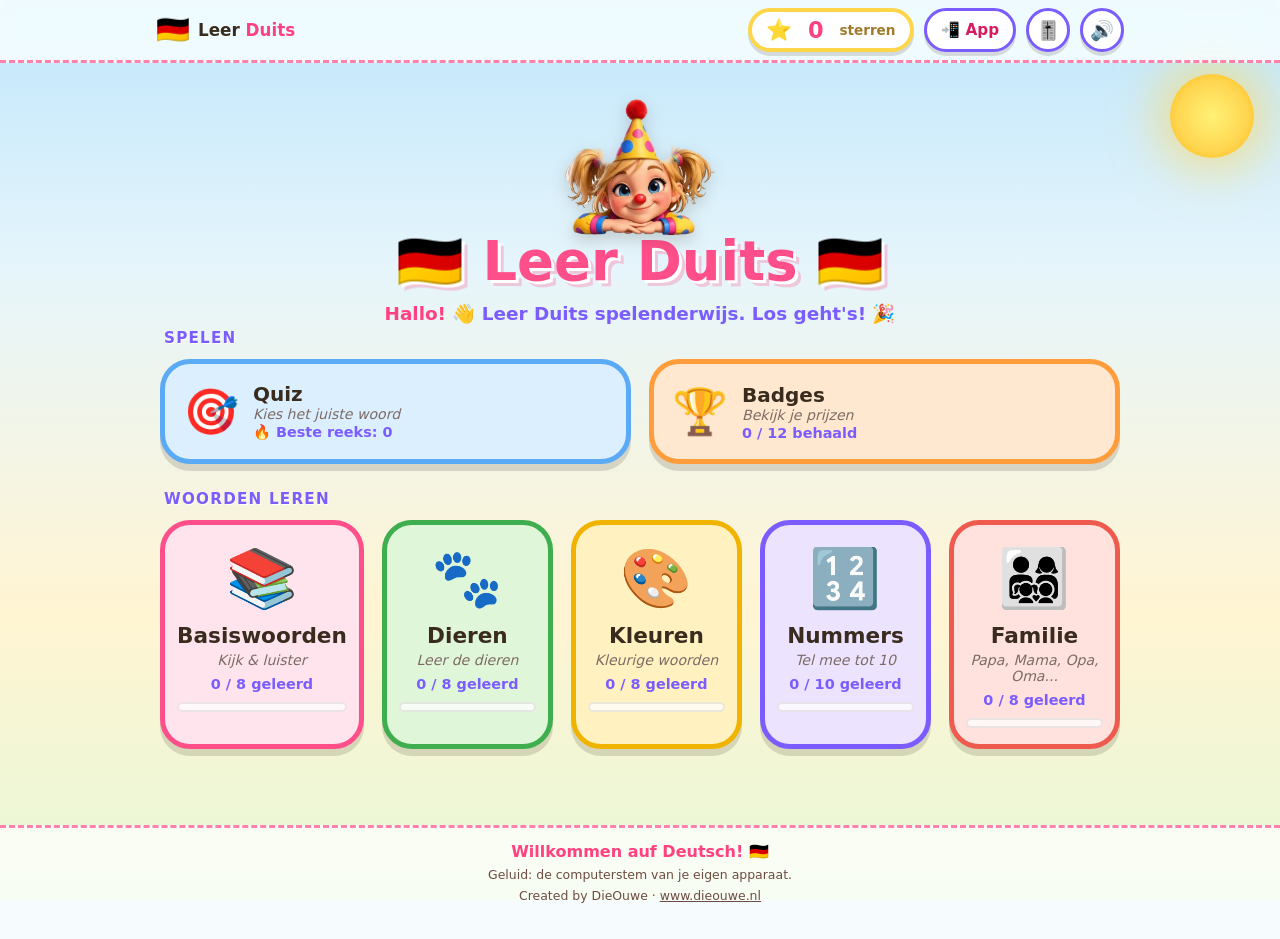
==== duits/index.html @ 6b47c9a3 "Echte meisje (leunend) op onderhoud, hoofdpagina en cursussen; cirkelplaatjes weer alleen voor goed/" ====
<!DOCTYPE html>
<!-- Leer Duits - index.html - v0.5.0 - Created by DieOuwe · www.dieouwe.nl -->
<html lang="nl">
<head>
<meta charset="UTF-8">
<meta name="viewport" content="width=device-width, initial-scale=1.0, viewport-fit=cover">
<meta name="description" content="Leer Duits spelenderwijs: woorden, quiz, sterren en badges voor kinderen.">
<meta name="theme-color" content="#ffffff">
<meta name="mobile-web-app-capable" content="yes">
<meta name="apple-mobile-web-app-capable" content="yes">
<meta name="apple-mobile-web-app-title" content="Duits">
<meta name="apple-mobile-web-app-status-bar-style" content="default">
<title>🇩🇪 Leer Duits! 🇩🇪</title>
<link rel="manifest" href="manifest.webmanifest">
<link rel="icon" href="data:image/svg+xml,%3Csvg xmlns=%22http://www.w3.org/2000/svg%22 viewBox=%220 0 100 100%22%3E%3Ctext y=%22.9em%22 font-size=%2290%22%3E🇩🇪%3C/text%3E%3C/svg%3E">
<link rel="apple-touch-icon" href="icons/apple-touch-icon.png">
<link rel="stylesheet" href="css/style.css">
</head>
<body>

<!-- Vaste balk: merk, sterren, app installeren en geluid blijven altijd zichtbaar -->
<header class="topbar">
  <div class="topbar-inner">
    <a class="brand" href="../index.html" title="Terug naar alle talen" aria-label="Leer Duits, terug naar alle talen">
      <span class="brand-logo" aria-hidden="true">🇩🇪</span>
      <span class="brand-name">Leer <b>Duits</b></span>
    </a>
    <div class="stars-bar" id="starsBar" title="Je sterren">
      <span class="star-icon" aria-hidden="true">⭐</span>
      <span class="count" id="starCount">0</span>
      <span class="label">sterren</span>
    </div>
    <button class="top-btn install-btn" id="installBtn" type="button" title="Installeer als app" aria-label="Installeer als app">
      <span aria-hidden="true">📲</span><span class="lbl">App</span>
    </button>
    <button class="top-btn sfx-btn" id="sfxBtn" type="button" title="Geluidjes: aan/uit en volume" aria-label="Geluidjes en volume">🎚️</button>
    <button class="top-btn mute-btn" id="muteBtn" type="button" title="Geluid aan/uit" aria-label="Geluid aan of uit">🔊</button>
  </div>
</header>

<main class="container">

  <!-- HOOFDMENU -->
  <section class="screen active" id="menuScreen">
    <div class="hero">
      <img class="hero-meisje" src="ui/meisje.webp" alt="" width="150" height="136">
      <h1><span aria-hidden="true">🇩🇪</span> Leer Duits <span aria-hidden="true">🇩🇪</span></h1>
      <p><b>Hallo!</b> <span aria-hidden="true">👋</span> Leer Duits spelenderwijs. Los geht's! <span aria-hidden="true">🎉</span></p>
    </div>
    <div class="dialect-bar" id="dialectBar" role="group" aria-label="Kies je variant"></div>
    <div class="menu" id="menu"></div>
  </section>

  <!-- LEERSCHERM -->
  <section class="screen" id="learnScreen">
    <div class="screen-head">
      <button class="back-btn" type="button" data-back>← Terug</button>
      <div class="learn-title" id="learnTitle"></div>
    </div>
    <div class="learn-card" id="learnCard"></div>
    <div class="audio-note" id="audioNote" aria-live="polite"></div>
    <div class="nav-card">
      <button type="button" id="prevBtn" class="round-btn" aria-label="Vorig woord">◀</button>
      <button type="button" id="speakBtn" class="speak-btn">🔊 Zeg het</button>
      <button type="button" id="nextBtn" class="round-btn" aria-label="Volgend woord">▶</button>
    </div>
    <div class="progress" id="progress"></div>
  </section>

  <!-- QUIZ -->
  <section class="screen" id="quizScreen">
    <div class="screen-head">
      <button class="back-btn" type="button" data-back>← Terug</button>
      <div class="learn-title">🎯 Quiz</div>
    </div>
    <div id="quizBody">
      <div class="quiz-top">
        <span id="qVoortgang"></span>
        <span id="qStreak"></span>
      </div>
      <div class="meter quiz-meter" aria-hidden="true"><i id="qBar"></i></div>
      <div class="question" id="questionBox"></div>
      <div class="options" id="optionsBox"></div>
      <div class="feedback" id="feedback" aria-live="polite"></div>
      <div class="leerkaart" id="leerKaart" hidden></div>
      <div class="quiz-next"><button type="button" id="qNext" hidden>Volgende ➡</button></div>
    </div>
    <div id="resultBox" hidden></div>
  </section>

  <!-- BADGES -->
  <section class="screen" id="badgesScreen">
    <div class="screen-head">
      <button class="back-btn" type="button" data-back>← Terug</button>
      <div class="learn-title">🏆 Jouw badges</div>
    </div>
    <div class="badges-grid" id="badgesBox"></div>
  </section>

</main>

<footer>
  <p class="foot-main">Willkommen auf Deutsch! 🇩🇪</p>
  <p class="credit">Geluid: de computerstem van je eigen apparaat.</p>
  <p class="credit">Created by DieOuwe · <a href="https://www.dieouwe.nl" target="_blank" rel="noopener">www.dieouwe.nl</a></p>
</footer>

<!-- Uitleg: app installeren -->
<div class="overlay" id="hulp" hidden>
  <div class="sheet" role="dialog" aria-modal="true" aria-labelledby="hulpTitel">
    <h2 id="hulpTitel">📲 Zet Duits als app op je scherm</h2>
    <div id="hulpTekst"></div>
    <button type="button" class="sheet-close" id="hulpSluit">Sluiten</button>
  </div>
</div>

<!-- Geluidjes: aan/uit en volume -->
<div class="overlay" id="sfxPanel" hidden>
  <div class="sheet" role="dialog" aria-modal="true" aria-labelledby="sfxTitel">
    <h2 id="sfxTitel">🎚️ Geluidjes</h2>
    <p>De kleine geluidjes bij goed, fout en badges.</p>
    <label class="sfx-rij"><input type="checkbox" id="sfxAan"> <span>Geluidjes aan</span></label>
    <label class="sfx-rij sfx-vol"><span aria-hidden="true">🔈</span>
      <input type="range" id="sfxVol" min="0" max="100" step="5" value="50" aria-label="Volume van de geluidjes">
      <span aria-hidden="true">🔊</span></label>
    <p class="sfx-tip">Het knopje 🔊 bovenin zet alle geluid uit, ook de stem.</p>
    <button type="button" class="sheet-close" id="sfxSluit">Klaar</button>
  </div>
</div>

<!-- Poppetje dat even verschijnt na een antwoord -->
<img class="mascot" id="mascot" alt="" width="80" height="80" hidden>

<noscript><p class="noscript">Zet JavaScript aan om te spelen.</p></noscript>

<script src="js/words.js"></script>
<script src="js/game.js"></script>
<script src="js/audio.js"></script>
<script src="js/beeld.js"></script>
<script src="js/app.js"></script>
<script src="js/pwa.js"></script>
</body>
</html>
---- duits/css/style.css ----
/* ============================================================
   Leer Duits - stijl  (css/style.css)  v0.9.0
   Created by DieOuwe · www.dieouwe.nl
   v0.4.0: nieuwe, strakkere opmaak met design-tokens (kleuren, ronding, schaduw),
           kaarten met voortgangsbalk, ronde knoppen, eigen plaatjes (.pic), installeer-uitleg.
   Aanpassen? Pas eerst de variabelen in :root aan.
   ============================================================ */

:root {
  /* merk */
  --ink: #3a2b1f;
  --muted: #6d4c41;
  --line: rgba(58, 43, 31, .12);
  --bg: #fffaf3;
  --card: #ffffff;
  --brand: #d81b60;
  --brand-dark: #ad1457;
  --pink: #ff4081;
  --pink-dark: #c2185b;
  --sun: #ffc933;
  --good: #2fa84f;
  --good-bg: #d9f6df;
  --bad: #e5484d;
  --bad-bg: #ffdfe0;

  /* vorm */
  --r-lg: 28px;
  --r-md: 20px;
  --r-sm: 14px;
  --shadow-1: 0 1px 2px rgba(58, 43, 31, .06), 0 6px 18px rgba(58, 43, 31, .07);
  --shadow-2: 0 2px 4px rgba(58, 43, 31, .06), 0 14px 34px rgba(58, 43, 31, .12);
  --dash: #ff80ab;
  --sky: #42a5f5;
  --font: "Comic Sans MS", "Comic Sans", "Baloo 2", ui-rounded, "SF Pro Rounded", "Nunito", "Quicksand", "Segoe UI Variable Display", "Segoe UI", system-ui, -apple-system, sans-serif;

  /* kleuren per categorie (data-color) */
  --tint: #f1ecff;
  --edge: #6c4cf5;
}
[data-color="pink"]   { --tint: #ffe4ee; --edge: #ff4f8b; }
[data-color="green"]  { --tint: #e0f6d9; --edge: #3fae4f; }
[data-color="yellow"] { --tint: #fff2c0; --edge: #f0b400; }
[data-color="purple"] { --tint: #ece4ff; --edge: #7a5cff; }
[data-color="red"]    { --tint: #ffe2de; --edge: #ef5a4f; }
[data-color="blue"]   { --tint: #dcefff; --edge: #2f93ee; }
[data-color="orange"] { --tint: #ffe8cf; --edge: #ff8a1f; }

* { box-sizing: border-box; margin: 0; padding: 0; -webkit-tap-highlight-color: transparent; }
html { -webkit-text-size-adjust: 100%; scroll-padding-top: 80px; }

body {
  font-family: var(--font);
  color: var(--ink);
  min-height: 100vh;
  overflow-x: hidden;
  background-color: var(--bg);
  background-image:
    radial-gradient(900px 500px at 8% -5%, #ffd9e6 0, transparent 60%),
    radial-gradient(800px 500px at 100% 0%, #dcecff 0, transparent 60%),
    radial-gradient(700px 500px at 50% 110%, #e6f9dc 0, transparent 60%);
  background-attachment: fixed;
}

button { font-family: inherit; color: inherit; touch-action: manipulation; cursor: pointer; border: 0; background: none; }
button:focus-visible, a:focus-visible { outline: 4px solid var(--brand); outline-offset: 3px; }
[hidden] { display: none !important; }
.noscript { text-align: center; padding: 20px; }

.container { max-width: 1000px; margin: 0 auto; padding: 0 20px; }

/* ---------- bovenbalk ---------- */
.topbar {
  position: sticky; top: 0; z-index: 100;
  background: rgba(255, 255, 255, .82);
  -webkit-backdrop-filter: saturate(160%) blur(12px); backdrop-filter: saturate(160%) blur(12px);
  border-bottom: 1px solid var(--line);
  padding-top: env(safe-area-inset-top);
}
.topbar-inner {
  max-width: 1000px; margin: 0 auto; padding: 8px 16px;
  display: flex; align-items: center; gap: 10px;
}
.brand { display: flex; align-items: center; gap: 8px; margin-right: auto; min-width: 0; text-decoration: none; color: inherit; border-radius: 12px; }
.brand:hover .brand-logo { transform: scale(1.05); }
.brand-logo { transition: transform .2s; }
.brand-logo { font-size: 1.7rem; line-height: 1; }
.brand-name { font-size: 1.05rem; font-weight: 600; color: var(--ink); white-space: nowrap; }
.brand-name b { color: var(--pink); font-weight: 800; }

.stars-bar {
  display: flex; align-items: center; gap: 8px;
  background: #fff6d6; border: 2px solid var(--sun); border-radius: 999px;
  padding: 5px 14px; min-height: 44px;
}
.stars-bar .star-icon { font-size: 1.3rem; }
.stars-bar .count { font-size: 1.25rem; font-weight: 800; color: #b26a00; min-width: 1.4em; text-align: center; font-variant-numeric: tabular-nums; }
.stars-bar .label { font-size: .85rem; color: #a07a2b; font-weight: 600; }
.stars-bar.pulse { animation: pulseStar .5s ease-out; }
@keyframes pulseStar { 0% { transform: scale(1); } 50% { transform: scale(1.06); } 100% { transform: scale(1); } }

.top-btn {
  min-width: 44px; min-height: 44px; border-radius: 999px;
  background: #fff; border: 2px solid var(--line); box-shadow: var(--shadow-1);
  display: inline-flex; align-items: center; justify-content: center; gap: 6px;
  font-size: 1.2rem; transition: transform .15s, border-color .15s;
}
.top-btn:hover { transform: translateY(-1px); border-color: var(--brand); }
.top-btn:active { transform: scale(.94); }
.install-btn { padding: 0 14px; font-weight: 700; font-size: .95rem; color: var(--brand); border-color: rgba(255, 64, 129, .35); }
.install-btn .lbl { display: none; }

/* ---------- schermen ---------- */
.screen { display: none; padding: 18px 0 50px; }
.screen.active { display: block; animation: fadeIn .35s ease-out; }
@keyframes fadeIn { from { opacity: 0; transform: translateY(3px); } to { opacity: 1; transform: none; } }

.hero { text-align: center; padding: 14px 0 6px; }
.hero h1 { font-size: clamp(2rem, 6vw, 3rem); font-weight: 800; letter-spacing: -.5px; color: var(--pink); }
.hero p { margin-top: 6px; color: var(--muted); font-size: 1.05rem; font-weight: 500; }

/* eilandkeuze: segmentbalk */
.dialect-bar {
  display: flex; justify-content: center; flex-wrap: wrap; gap: 4px;
  width: fit-content; max-width: 100%; margin: 16px auto 22px; padding: 5px;
  background: rgba(255, 255, 255, .8); border: 1px solid var(--line); border-radius: 999px; box-shadow: var(--shadow-1);
}
.dialect-bar[hidden] { display: none; }
.dialect-btn { min-height: 44px; padding: 8px 18px; border-radius: 999px; font-size: 1rem; font-weight: 700; color: var(--muted); transition: background .15s, color .15s; }
.dialect-btn:hover { color: var(--brand); }
.dialect-btn.on { background: var(--brand); color: #fff; box-shadow: 0 4px 12px rgba(255, 64, 129, .35); }

/* ---------- menu ---------- */
.menu-section { margin-bottom: 26px; }
.menu-section > h3 { font-size: .85rem; font-weight: 800; letter-spacing: .12em; text-transform: uppercase; color: var(--muted); margin: 0 4px 12px; }
.menu-actions { display: grid; grid-template-columns: repeat(2, 1fr); gap: 14px; }
.menu-cats { display: grid; grid-template-columns: repeat(auto-fill, minmax(168px, 1fr)); gap: 14px; }

.menu-card {
  position: relative; display: flex; flex-direction: column; align-items: center; text-align: center; gap: 4px;
  background: var(--card); border: 1px solid var(--line); border-radius: var(--r-lg);
  padding: 20px 14px 16px; box-shadow: var(--shadow-1);
  transition: transform .18s, box-shadow .18s;
}
.menu-card:hover { transform: translateY(-2px); box-shadow: var(--shadow-2); }
.menu-card:active { transform: scale(.98); }
.menu-card .big-icon {
  display: grid; place-items: center; width: 76px; height: 76px; border-radius: 50%;
  background: var(--tint); font-size: 2.5rem; margin-bottom: 6px;
  box-shadow: inset 0 0 0 3px #fff, 0 0 0 2px var(--edge);
}
.menu-card h2 { font-size: 1.2rem; font-weight: 800; color: var(--ink); }
.menu-card .sub { font-size: .88rem; color: var(--muted); font-weight: 500; }
.menu-card .cat-count { font-size: .8rem; font-weight: 700; color: var(--edge); margin-top: 4px; }
.menu-card .meter { margin-top: 6px; }

/* voortgangsbalk */
.meter { width: 100%; height: 8px; border-radius: 999px; background: rgba(58, 43, 31, .08); overflow: hidden; }
.meter > i { display: block; height: 100%; width: 0; border-radius: inherit; background: var(--edge); transition: width .4s ease; }

/* grote actiekaarten: quiz en badges */
.menu-card.action {
  flex-direction: row; justify-content: flex-start; text-align: left; gap: 14px; padding: 18px 18px;
  color: #fff; border: 0; min-height: 96px;
}
.menu-card.action[data-color="blue"]   { background: linear-gradient(135deg, #42a5f5, #1e88e5); }
.menu-card.action[data-color="orange"] { background: linear-gradient(135deg, #ff9a3c, #ff5f6d); }
.menu-card.action .big-icon { width: 58px; height: 58px; font-size: 1.9rem; margin: 0; flex: none; background: rgba(255, 255, 255, .22); box-shadow: none; }
.menu-card.action .txt { display: flex; flex-direction: column; min-width: 0; }
.menu-card.action h2 { color: #fff; font-size: 1.25rem; }
.menu-card.action .sub { color: rgba(255, 255, 255, .85); }
.menu-card.action .cat-count { color: #fff; margin-top: 2px; }

/* ---------- koppen van schermen ---------- */
.screen-head { display: flex; align-items: center; gap: 12px; margin-bottom: 18px; }
.back-btn {
  min-height: 44px; padding: 8px 18px; border-radius: 999px; font-size: 1rem; font-weight: 700; color: var(--brand);
  background: #fff; border: 2px solid rgba(255, 64, 129, .3); box-shadow: var(--shadow-1); transition: transform .15s;
}
.back-btn:hover { transform: translateX(-2px); }
.learn-title { font-size: 1.25rem; font-weight: 800; color: var(--ink); }

/* ---------- plaatjes: emoji of eigen afbeelding ---------- */
.pic { --pic: 7rem; display: inline-flex; align-items: center; justify-content: center; width: calc(var(--pic) * 1.2); height: calc(var(--pic) * 1.2); line-height: 1; }
.pic-emoji { font-size: var(--pic); }
.pic-img img { width: 100%; height: 100%; object-fit: contain; border-radius: var(--r-sm); animation: fadeIn .3s ease-out; }
.big-emoji { font-size: 5rem; line-height: 1.1; display: block; }

/* ---------- leerscherm ---------- */
.learn-card {
  position: relative; max-width: 520px; margin: 0 auto; text-align: center; overflow: hidden;
  background: var(--card); border: 1px solid var(--line); border-radius: 32px; padding: 0 22px 26px; box-shadow: var(--shadow-2);
}
.learn-card::before { content: ""; display: block; height: 0; }
.learn-card .stage {
  margin: 0 -22px 18px; padding: 26px 0 20px; background: var(--tint);
  display: flex; justify-content: center;
}
.learn-card .stage .pic { --pic: 8.5rem;  }
@keyframes bounceEmoji { 0%, 100% { transform: translateY(0); } 50% { transform: translateY(-8px); } }
.learn-card.slide { animation: cardIn .3s ease-out; }
@keyframes cardIn { from { opacity: 0; transform: translateX(6px); } to { opacity: 1; transform: none; } }
.learn-card .pap-word { font-size: clamp(2.2rem, 9vw, 3rem); font-weight: 800; color: var(--pink); letter-spacing: -.5px; line-height: 1.1; }
.learn-card .phonetic {
  display: inline-block; margin-top: 10px; padding: 5px 16px; border-radius: 999px;
  background: #fff0f5; color: var(--pink-dark); font-weight: 700; font-size: 1.05rem;
}
.learn-card .nl-word { margin-top: 12px; font-size: 1.3rem; font-weight: 600; color: var(--brand); }
.result-card .stage { padding: 24px 0 14px; }

.audio-note { text-align: center; min-height: 26px; margin-top: 12px; font-size: .92rem; color: var(--muted); }

.nav-card { display: flex; align-items: center; justify-content: center; gap: 14px; margin: 8px auto 0; }
.round-btn {
  width: 60px; height: 60px; border-radius: 50%; font-size: 1.3rem; font-weight: 800; color: var(--brand);
  background: #fff; border: 2px solid rgba(255, 64, 129, .3); box-shadow: var(--shadow-1); transition: transform .15s, background .15s;
}
.round-btn:hover { background: #fff0f5; transform: translateY(-2px); }
.round-btn:active { transform: scale(.94); }
.speak-btn, .nav-card .big-btn {
  min-height: 60px; padding: 0 30px; border-radius: 999px; font-size: 1.2rem; font-weight: 800; color: #fff;
  background: linear-gradient(135deg, var(--pink), #ff7a59); box-shadow: 0 8px 20px rgba(255, 79, 139, .35); transition: transform .15s;
}
.speak-btn:hover, .nav-card .big-btn:hover { transform: translateY(-2px); }
.speak-btn:active, .nav-card .big-btn:active { transform: scale(.96); }
.nav-card .big-btn.alt { background: linear-gradient(135deg, #42a5f5, #1e88e5); box-shadow: 0 8px 20px rgba(255, 64, 129, .35); }

/* voortgang: gesegmenteerde balk */
.progress { display: flex; flex-wrap: wrap; justify-content: center; gap: 5px; max-width: 520px; margin: 22px auto 0; }
.progress .dot { flex: 1 1 0; min-width: 14px; height: 8px; border-radius: 999px; background: rgba(58, 43, 31, .10); }
.progress .dot.seen { background: #8fd88f; }
.progress .dot.now { background: var(--brand); transform: scaleY(1.5); }
.progress-text { width: 100%; text-align: center; font-weight: 700; color: var(--muted); margin-top: 6px; font-size: .95rem; }

/* ---------- quiz ---------- */
.quiz-top { display: flex; justify-content: space-between; align-items: center; max-width: 640px; margin: 0 auto 8px; font-weight: 800; color: var(--muted); }
#qStreak { color: #e8710a; background: #fff1e0; padding: 3px 12px; border-radius: 999px; font-size: .95rem; }
#qStreak:empty { display: none; }
.quiz-meter { max-width: 640px; margin: 0 auto 18px; --edge: var(--brand); }

.question {
  max-width: 640px; margin: 0 auto 18px; text-align: center; background: var(--card); border: 1px solid var(--line);
  border-radius: var(--r-lg); padding: 20px 16px 18px; box-shadow: var(--shadow-1);
  font-size: clamp(1.15rem, 4vw, 1.5rem); font-weight: 800; color: var(--brand);
}
.question .pic { --pic: 8rem; margin-top: 8px;  }
.listen-btn {
  display: inline-flex; align-items: center; gap: 8px; margin-top: 14px; min-height: 56px; padding: 0 28px; border-radius: 999px;
  font-size: 1.15rem; font-weight: 800; color: #fff; background: linear-gradient(135deg, var(--pink), #ff7a59); box-shadow: 0 8px 20px rgba(255, 79, 139, .35);
}
.listen-btn:active { transform: scale(.96); }

.options { display: grid; grid-template-columns: repeat(2, 1fr); gap: 14px; max-width: 640px; margin: 0 auto; }
.option {
  display: flex; align-items: center; justify-content: center; min-height: 92px; padding: 14px 10px;
  background: var(--card); border: 2px solid var(--line); border-radius: var(--r-md); box-shadow: var(--shadow-1);
  font-size: 1.4rem; font-weight: 800; color: var(--ink); transition: transform .15s, border-color .15s, background .2s;
}
.option .pic { --pic: 4.2rem; }
.option.emoji-opt { min-height: 130px; }
.option:hover:not(:disabled) { transform: translateY(-1px); border-color: var(--brand); }
.option:active:not(:disabled) { transform: scale(.97); }
.option:disabled { cursor: default; }
.option.correct { background: var(--good-bg); border-color: var(--good); animation: correctPop .55s ease-out; }
.option.wrong { background: var(--bad-bg); border-color: var(--bad); animation: wrongShake .45s ease-in-out; }
@keyframes correctPop { 0% { transform: scale(1); } 50% { transform: scale(1.03); } 100% { transform: scale(1); } }
@keyframes wrongShake { 0%, 100% { transform: translateX(0); } 25% { transform: translateX(-3px); } 75% { transform: translateX(3px); } }

.feedback { text-align: center; font-size: 1.35rem; margin-top: 18px; min-height: 36px; font-weight: 800; color: var(--pink); }
.quiz-next { text-align: center; margin-top: 10px; min-height: 60px; }
.quiz-next button {
  min-height: 56px; padding: 0 38px; border-radius: 999px; font-size: 1.15rem; font-weight: 800; color: #fff;
  background: linear-gradient(135deg, #42a5f5, #1e88e5); box-shadow: 0 8px 20px rgba(255, 64, 129, .35);
}
.quiz-next button:active { transform: scale(.96); }

/* leerkaartje na een antwoord: "wat is dit?" */
.option.done { cursor: pointer; }
.option.done:hover { transform: translateY(-2px); }
.option.bekeken { box-shadow: 0 0 0 3px var(--brand), var(--shadow-1); }
.leerkaart {
  display: flex; align-items: center; gap: 14px; max-width: 640px; margin: 14px auto 0; padding: 12px 16px;
  background: #fff; border: 2px solid var(--brand); border-radius: var(--r-md); box-shadow: var(--shadow-1); text-align: left;
  animation: fadeIn .3s ease-out;
}
.leerkaart .pic { --pic: 3.4rem; flex: none; }
.lk-tekst { flex: 1; min-width: 0; }
.lk-pap { font-size: 1.5rem; font-weight: 800; color: var(--pink); line-height: 1.15; }
.lk-uitspraak { font-size: .95rem; font-weight: 700; color: var(--pink-dark); }
.lk-nl { font-size: 1.1rem; font-weight: 700; color: var(--brand); }
.lk-knop { flex: none; width: 52px; height: 52px; border-radius: 50%; font-size: 1.4rem; background: linear-gradient(135deg, var(--pink), #ff7a59); box-shadow: 0 6px 16px rgba(255, 79, 139, .35); }
.lk-knop:active { transform: scale(.94); }

/* ---------- badges ---------- */
.badges-grid { display: grid; grid-template-columns: repeat(auto-fill, minmax(150px, 1fr)); gap: 14px; max-width: 860px; margin: 0 auto; }
.badge-card { background: rgba(255, 255, 255, .6); border: 2px dashed rgba(58, 43, 31, .15); border-radius: var(--r-md); padding: 18px 10px; text-align: center; }
.badge-card.earned { background: #fff; border: 2px solid var(--sun); box-shadow: var(--shadow-1); }
.badge-big { font-size: 2.6rem; }
.badge-card:not(.earned) .badge-big { filter: grayscale(1); opacity: .5; }
.badge-naam { font-weight: 800; margin-top: 4px; color: var(--pink); }
.badge-card:not(.earned) .badge-naam { color: var(--muted); }
.badge-uitleg { font-size: .8rem; color: var(--muted); margin-top: 4px; }

/* ---------- popup, confetti, uitleg-overlay ---------- */
.badge-popup {
  position: fixed; top: 50%; left: 50%; transform: translate(-50%, -50%) scale(0); background: #fff; border: 4px solid var(--sun);
  border-radius: 30px; padding: 28px 38px; text-align: center; z-index: 1000; box-shadow: 0 24px 60px rgba(58, 43, 31, .3);
  animation: badgeIn .4s ease-out forwards; max-width: 90vw; pointer-events: none;
}
@keyframes badgeIn {
  0% { transform: translate(-50%, -50%) scale(0) rotate(0); }
  70% { transform: translate(-50%, -50%) scale(1.03) rotate(0); }
  100% { transform: translate(-50%, -50%) scale(1) rotate(0); }
}
.badge-popup .badge-icon { font-size: 4.6rem; display: block; }
.badge-popup h3 { color: var(--pink); margin: 8px 0; font-size: 1.5rem; font-weight: 800; }
.badge-popup p { color: var(--brand); font-weight: 700; }

.confetti { position: fixed; width: 11px; height: 15px; pointer-events: none; z-index: 999; animation: confetti-fall 1.4s ease-out forwards; }
@keyframes confetti-fall { 0% { transform: translate(0, 0) rotate(0); opacity: 1; } 100% { transform: translate(var(--dx), var(--dy)) rotate(720deg); opacity: 0; } }

.overlay { position: fixed; inset: 0; z-index: 1100; display: grid; place-items: center; padding: 16px; background: rgba(58, 43, 31, .55); -webkit-backdrop-filter: blur(4px); backdrop-filter: blur(4px); }
.sheet { width: min(480px, 100%); max-height: 90vh; overflow: auto; background: #fff; border-radius: var(--r-lg); padding: 24px 22px 20px; box-shadow: var(--shadow-2); animation: fadeIn .25s ease-out; }
.sheet h2 { font-size: 1.3rem; font-weight: 800; color: var(--ink); margin-bottom: 10px; }
.sheet p, .sheet li { color: var(--ink); line-height: 1.5; font-size: 1rem; }
.sheet ol, .sheet ul { margin: 8px 0 8px 22px; }
.sheet .warn { background: #fff4d6; border-radius: var(--r-sm); padding: 10px 12px; margin: 10px 0; font-size: .95rem; }
.sheet-close { display: block; margin: 16px auto 0; min-height: 48px; padding: 0 32px; border-radius: 999px; font-size: 1.05rem; font-weight: 800; color: #fff; background: var(--brand); }

/* ---------- voet ---------- */
footer { text-align: center; padding: 8px 20px 36px; color: var(--muted); }
footer .foot-main { font-weight: 800; color: var(--brand); font-size: 1rem; }
footer .credit { margin-top: 6px; font-size: .78rem; }
footer a { color: inherit; }

/* ---------- breder scherm ---------- */
@media (min-width: 640px) {
  .install-btn .lbl { display: inline; }
  .options { gap: 18px; }
  .option { min-height: 104px; }
  .option .pic { --pic: 5rem; }
  .option.emoji-opt { min-height: 150px; }
}
@media (min-width: 900px) {
  .menu-actions { gap: 18px; }
  .menu-cats { grid-template-columns: repeat(5, 1fr); gap: 18px; }
}

/* ---------- smalle telefoon ---------- */
@media (max-width: 480px) {
  .container { padding: 0 14px; }
  .topbar-inner { padding: 6px 10px; gap: 8px; }
  .brand-name { display: none; }
  .stars-bar { padding: 4px 12px; gap: 6px; }
  .dialect-bar { flex-wrap: nowrap; width: 100%; gap: 2px; padding: 4px; }
  .dialect-btn { flex: 1 1 0; padding: 8px 6px; font-size: .92rem; white-space: nowrap; }
  .menu-cats .menu-card:last-child:nth-child(odd) { grid-column: 1 / -1; }
  .menu-card.action { flex-direction: column; text-align: center; align-items: center; gap: 6px; padding: 16px 10px; }
  .learn-card .stage .pic { --pic: 7rem; }
  .question .pic { --pic: 6.6rem; }
  .option .pic { --pic: 3.8rem; }
  .option.emoji-opt { min-height: 112px; }
  .round-btn { width: 54px; height: 54px; }
  .speak-btn { padding: 0 22px; font-size: 1.1rem; }
}

@media (prefers-reduced-motion: reduce) {
  * { animation: none !important; transition: none !important; }
}


/* ============================================================
   v0.6.0 MERKSTIJL - dezelfde vrolijke look als de hoofdpagina
   (lucht, Comic Sans, stippelranden, roze/gele koppen) maar RUSTIG:
   zon en wolken staan (bijna) stil, geen stuiterende plaatjes.
   Alles is pure CSS, werkt dus ook offline en onder de strikte CSP.
   ============================================================ */
body {
  background-color: #b3e5fc;
  background-image: linear-gradient(180deg, #87ceeb 0%, #b3e5fc 45%, #fff8b0 100%);
  background-attachment: fixed;
}
/* zon: stilstaand, rechtsboven achter de inhoud */
body::before {
  content: ""; position: fixed; top: 74px; right: 26px; width: 84px; height: 84px; border-radius: 50%; z-index: 0; pointer-events: none;
  background: radial-gradient(circle, #fff176 0%, #ffd54f 60%, #ffb300 100%); box-shadow: 0 0 46px 14px rgba(255, 213, 79, .55);
}
/* wolk: een enkele, heel langzame */
body::after {
  content: ""; position: fixed; top: 96px; left: -220px; width: 110px; height: 36px; border-radius: 50%; z-index: 0; pointer-events: none;
  background: #fff; opacity: .85; animation: wolkDrift 160s linear infinite;
  box-shadow: 34px -16px 0 8px #fff, 70px -4px 0 2px #fff;
}
@keyframes wolkDrift { from { transform: translateX(0); } to { transform: translateX(calc(100vw + 440px)); } }
.container, footer { position: relative; z-index: 1; }

.topbar { background: rgba(255, 255, 255, .78); border-bottom: 3px dashed var(--dash); }
.brand-name { font-weight: 700; }
.top-btn { border: 3px dashed var(--dash); }
.stars-bar { border: 3px dashed var(--sun); }

.hero h1 { color: var(--pink); text-shadow: 3px 3px 0 #fff176, 6px 6px 0 rgba(255, 64, 129, .22); letter-spacing: 0; }
.hero p { color: var(--ink); font-weight: 700; }
.menu-section > h3 { color: var(--ink); text-shadow: 1px 1px 0 #fff; }

.menu-card, .learn-card, .question, .leerkaart, .sheet, .badge-card.earned {
  border: 4px dashed var(--dash); background: rgba(255, 255, 255, .92);
}
.menu-card { border-radius: 30px; }
.learn-card { border-radius: 34px; }
.learn-card .stage { border-bottom: 3px dashed var(--dash); }
.menu-card.action { border: 4px dashed #fff; }
.option { border: 3px dashed var(--dash); }
.option.correct { border: 3px solid var(--good); }
.option.wrong { border: 3px solid var(--bad); }
.dialect-bar { border: 3px dashed var(--dash); }
.back-btn { border: 3px dashed var(--dash); color: var(--brand); }
.round-btn { border: 3px dashed var(--dash); color: var(--brand); }
.learn-card .nl-word, .question { color: var(--brand); }
.learn-title { color: var(--pink); text-shadow: 2px 2px 0 #fff176; font-size: 1.4rem; }
.badge-popup { border: 5px dashed var(--sun); }
.overlay { background: rgba(58, 43, 31, .45); }
footer { background: rgba(255, 255, 255, .7); border-top: 3px dashed var(--dash); padding-top: 14px; }
footer .foot-main { color: var(--pink); }

@media (max-width: 480px) {
  body::before { width: 62px; height: 62px; right: 10px; top: 64px; }
  .menu-card, .learn-card, .question, .leerkaart, .sheet { border-width: 3px; }
}

/* ============================================================
   v0.7.0 poppetje na een antwoord + geluidjes-paneel
   ============================================================ */
.mascot {
  position: fixed; left: 12px; bottom: calc(14px + env(safe-area-inset-bottom)); width: 80px; height: 80px; z-index: 900;
  pointer-events: none; object-fit: contain; filter: drop-shadow(0 4px 8px rgba(58, 43, 31, .25));
}
.mascot.toon { animation: mascotIn .35s ease-out both; }
@keyframes mascotIn { from { opacity: 0; transform: translateY(10px) scale(.85); } to { opacity: 1; transform: none; } }
@media (max-width: 480px) { .mascot { width: 64px; height: 64px; left: 8px; } }

.sfx-rij { display: flex; align-items: center; gap: 12px; margin: 14px 0; font-size: 1.1rem; font-weight: 700; color: var(--ink); }
.sfx-rij input[type="checkbox"] { width: 28px; height: 28px; accent-color: var(--pink); flex: none; }
.sfx-vol input[type="range"] { flex: 1; min-width: 0; height: 36px; accent-color: var(--pink); }
.sfx-vol input[type="range"]:disabled { opacity: .4; }
.sfx-tip { font-size: .88rem !important; color: var(--muted) !important; }

/* ============================================================
   v0.8.0 KINDERLOOK - gekleurde, "dikke" kaarten zoals de eerste versie,
   samen met de nieuwe lucht, zon, wolk en stippellijnen.
   Dikke gekleurde rand + harde schaduw = kaarten die je wilt aanraken.
   ============================================================ */
:root { --purple: #7a5cff; --stoot: 0 7px 0 rgba(58, 43, 31, .16); --stoot-s: 0 4px 0 rgba(58, 43, 31, .16); }

body {
  background-color: #dff1fb;
  background-image: linear-gradient(180deg, #bfe6fb 0%, #e6f5fb 30%, #fff4d2 68%, #e6f8d8 100%);
}

/* grote titel met bloemetjes */
.hero { padding: 18px 0 4px; }
.hero h1 {
  font-size: clamp(2rem, 8vw, 3.4rem); font-weight: 800; line-height: 1.15; color: #ff4f8b;
  text-shadow: 3px 3px 0 #fff, 6px 6px 0 rgba(255, 79, 139, .28);
}
.hero p { font-size: 1.15rem; color: var(--purple); font-weight: 700; margin-top: 10px; }
.hero p b { color: var(--pink); }

/* eiland-keuze: paarse bolletjes */
.dialect-bar { background: none; border: 0; box-shadow: none; gap: 10px; padding: 0; }
.dialect-btn {
  background: #fff; color: var(--purple); border: 3px solid var(--purple); box-shadow: var(--stoot-s);
  font-weight: 800; min-height: 46px;
}
.dialect-btn:hover { color: var(--purple); transform: translateY(-1px); }
.dialect-btn.on { background: var(--purple); color: #fff; box-shadow: var(--stoot-s); }

/* sterren: witte pil met gele rand */
.stars-bar { background: #fff; border: 4px solid #ffd54a; box-shadow: var(--stoot-s); }
.stars-bar .count { color: var(--pink); font-size: 1.4rem; }

/* menukaarten: pastel met dikke gekleurde rand en harde schaduw */
.menu-section > h3 { color: var(--purple); font-size: .95rem; letter-spacing: .08em; }
.menu-card {
  background: var(--tint); border: 5px solid var(--edge); border-radius: 30px; box-shadow: var(--stoot);
  padding: 22px 12px 16px;
}
.menu-card:hover { transform: translateY(-2px); box-shadow: 0 9px 0 rgba(58, 43, 31, .16); }
.menu-card:active { transform: translateY(4px); box-shadow: 0 3px 0 rgba(58, 43, 31, .16); }
.menu-card .big-icon { width: auto; height: auto; background: none; box-shadow: none; font-size: 3.6rem; line-height: 1.1; border-radius: 0; margin-bottom: 8px; }
.menu-card h2 { font-size: 1.35rem; font-weight: 800; }
.menu-card .sub { font-style: italic; color: #7d6b66; }
.menu-card .cat-count { color: var(--purple); font-size: .9rem; }
.menu-card .meter { height: 10px; background: rgba(255, 255, 255, .75); border: 2px solid rgba(58, 43, 31, .10); }
.menu-card .meter > i { background: var(--edge); }
/* quiz en badges: ook pastelkaarten */
.menu-card.action { color: var(--ink); min-height: 96px; border: 5px solid var(--edge); }
.menu-card.action[data-color="blue"]   { background: #dcefff; --edge: #5aaaf5; }
.menu-card.action[data-color="orange"] { background: #ffe8cf; --edge: #ff9d3d; }
.menu-card.action .big-icon { width: auto; height: auto; font-size: 2.8rem; background: none; }
.menu-card.action h2 { color: var(--ink); }
.menu-card.action .sub { color: #7d6b66; }
.menu-card.action .cat-count { color: var(--purple); }

/* knoppen */
.back-btn, .round-btn { background: #fff; border: 3px solid var(--purple); color: var(--purple); box-shadow: var(--stoot-s); }
.round-btn:hover { background: #f4f0ff; }
.top-btn { background: #fff; border: 3px solid var(--purple); box-shadow: var(--stoot-s); }
.top-btn:hover { border-color: var(--pink); }
.speak-btn, .nav-card .big-btn, .listen-btn { border: 3px solid #fff; box-shadow: 0 6px 0 #d93570; }
.speak-btn:active, .nav-card .big-btn:active, .listen-btn:active { transform: translateY(4px); box-shadow: 0 2px 0 #d93570; }
.quiz-next button { background: #5aaaf5; border: 3px solid #fff; box-shadow: 0 6px 0 #2f7fd0; }
.quiz-next button:active { transform: translateY(4px); box-shadow: 0 2px 0 #2f7fd0; }
.nav-card .big-btn.alt { background: #5aaaf5; box-shadow: 0 6px 0 #2f7fd0; }

/* leerkaart en quiz */
.learn-card { border: 6px solid var(--edge); box-shadow: var(--stoot); background: #fff; }
.learn-card .stage { border-bottom: 4px solid var(--edge); }
.learn-card .nl-word { color: var(--purple); }
.learn-card .phonetic { background: #fff; border: 3px solid var(--dash); }
.question { border: 5px solid #5aaaf5; box-shadow: var(--stoot); background: #fff; color: var(--purple); }
.option { background: #fff; border: 4px solid #cbbcff; box-shadow: var(--stoot-s); }
.option:hover:not(:disabled) { border-color: var(--purple); }
.option.correct { border: 4px solid var(--good); }
.option.wrong { border: 4px solid var(--bad); }
.leerkaart { border: 4px solid var(--purple); box-shadow: var(--stoot-s); background: #fff; }
.lk-nl { color: var(--purple); }
.badge-card.earned { border: 5px solid var(--sun); box-shadow: var(--stoot-s); }
.progress .dot { height: 10px; }
.progress .dot.now { background: var(--purple); }
.sheet { border: 5px solid var(--edge, var(--dash)); }
.sheet-close { background: var(--purple); box-shadow: 0 5px 0 #5a3fd6; }

@media (max-width: 480px) {
  .menu-card { border-width: 4px; }
  .menu-card .big-icon { font-size: 3.1rem; }
  .menu-card.action { flex-direction: column; }
  .hero h1 { font-size: clamp(1.7rem, 8.5vw, 2.4rem); }
}

/* v0.9.0 meisje bovenaan het startscherm */
.hero-meisje { display: block; margin: 0 auto -4px; width: 150px; height: auto; filter: drop-shadow(0 6px 8px rgba(58, 43, 31, .2)); pointer-events: none; }
@media (max-width: 480px) { .hero-meisje { width: 120px; } }
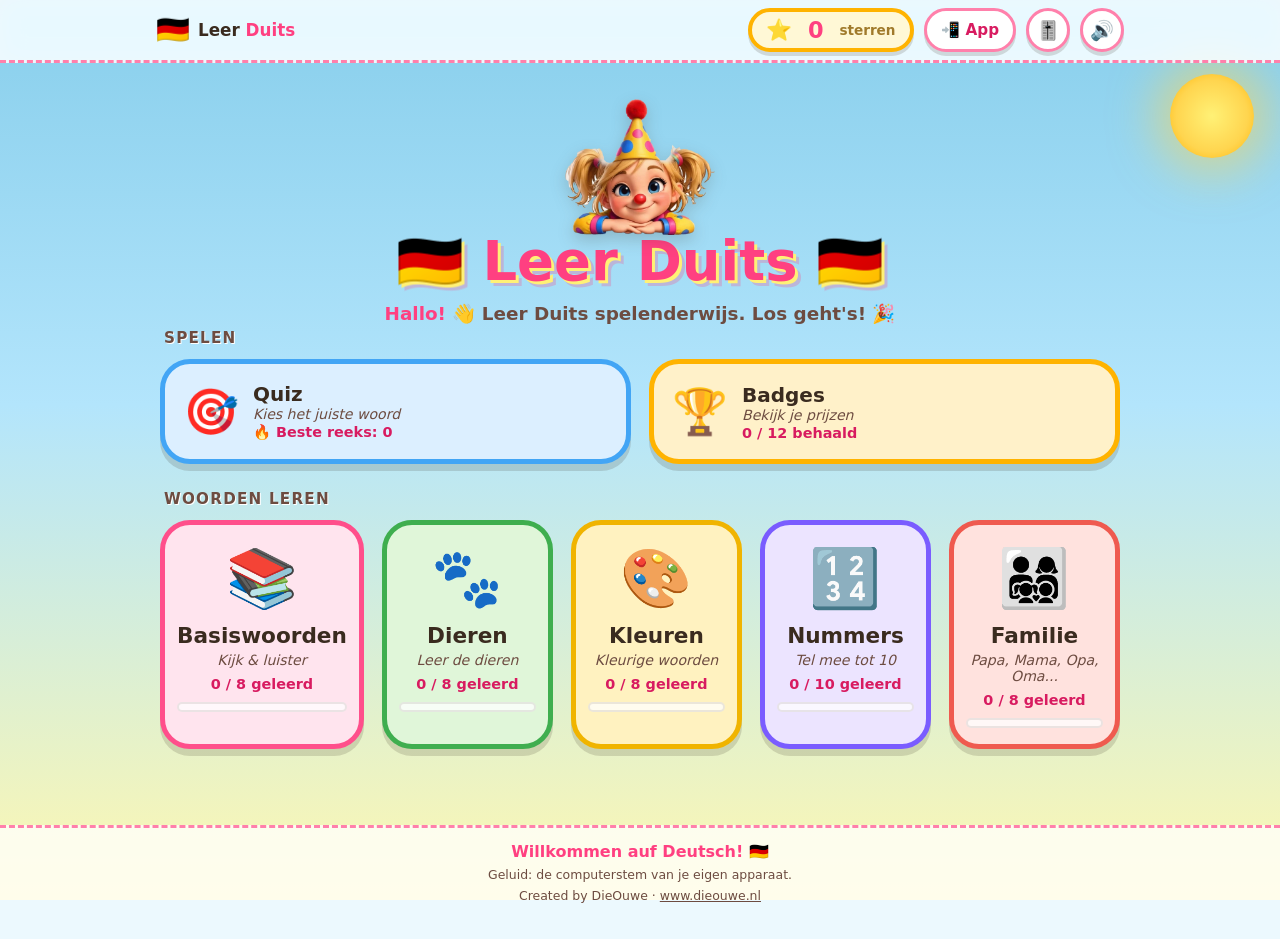
==== commit 75569041: "Gedeeld kleuren.css: alle pagina's in de kleuren en lucht van de onderhoudspagina Co-Authored-By: Cl" ====
--- a/duits/index.html
+++ b/duits/index.html
@@ -1,5 +1,5 @@
 <!DOCTYPE html>
-<!-- Leer Duits - index.html - v0.5.0 - Created by DieOuwe · www.dieouwe.nl -->
+<!-- Leer Duits - index.html - v0.6.0 - Created by DieOuwe · www.dieouwe.nl -->
 <html lang="nl">
 <head>
 <meta charset="UTF-8">
@@ -15,6 +15,7 @@
 <link rel="icon" href="data:image/svg+xml,%3Csvg xmlns=%22http://www.w3.org/2000/svg%22 viewBox=%220 0 100 100%22%3E%3Ctext y=%22.9em%22 font-size=%2290%22%3E🇩🇪%3C/text%3E%3C/svg%3E">
 <link rel="apple-touch-icon" href="icons/apple-touch-icon.png">
 <link rel="stylesheet" href="css/style.css">
+<link rel="stylesheet" href="css/kleuren.css">
 </head>
 <body>
 
--- a/duits/css/style.css
+++ b/duits/css/style.css
@@ -1,5 +1,5 @@
 /* ============================================================
-   Leer Duits - stijl  (css/style.css)  v0.9.0
+   Leer Duits - stijl  (css/style.css)  v0.10.0
    Created by DieOuwe · www.dieouwe.nl
    v0.4.0: nieuwe, strakkere opmaak met design-tokens (kleuren, ronding, schaduw),
            kaarten met voortgangsbalk, ronde knoppen, eigen plaatjes (.pic), installeer-uitleg.
--- a/duits/css/kleuren.css
+++ b/duits/css/kleuren.css
@@ -0,0 +1,83 @@
+/* ============================================================
+   Taalcursus - gedeelde kleuren en achtergrond  (kleuren.css)  v0.1.0
+   Created by DieOuwe · www.dieouwe.nl
+   EEN bron voor het merk "De wereld rond in 80 vragen": dezelfde lucht, dezelfde
+   roze/gele/blauwe kleuren en dezelfde stippelranden als de onderhoudspagina.
+   Wordt als LAATSTE stijlblad geladen door de hoofdpagina, de onderhoudspagina en elke cursus.
+   (De kopie in papiamento/css/kleuren.css wordt door tools/maak_cursus.py bijgewerkt uit dit bestand.)
+   Aanpassen? Pas hier de variabelen aan, dan volgt alles.
+   ============================================================ */
+:root {
+  --ink: #3a2b1f;
+  --muted: #6d4c41;
+  --brand: #ff4081;
+  --brand-dark: #d81b60;
+  --pink: #ff4081;
+  --pink-dark: #d81b60;
+  --dash: #ff80ab;
+  --sun: #ffb300;
+  --geel: #fff176;
+  --sky: #42a5f5;
+  --sky-dark: #1e88e5;
+  --green: #66bb6a;
+  --purple: #ff4081;           /* oude "paarse" accenten zijn nu merk-roze */
+  --lucht: linear-gradient(180deg, #87ceeb 0%, #b3e5fc 45%, #fff8b0 100%);
+  --font: "Comic Sans MS", "Comic Sans", "Baloo 2", system-ui, -apple-system, "Segoe UI", Roboto, sans-serif;
+}
+
+body {
+  font-family: var(--font);
+  color: var(--ink);
+  background-color: #b3e5fc;
+  background-image: var(--lucht);
+  background-attachment: fixed;
+}
+
+/* balk boven en voet onder: wit-doorzichtig met roze stippellijn */
+.topbar { background: rgba(255, 255, 255, .85); border-bottom: 3px dashed var(--dash); }
+footer { background: rgba(255, 255, 255, .75); border-top: 3px dashed var(--dash); color: var(--muted); }
+footer .foot-main { color: var(--pink); }
+
+/* titels: roze met gele schaduw */
+.hero h1 { color: var(--pink); text-shadow: 3px 3px 0 var(--geel), 6px 6px 0 rgba(255, 64, 129, .25); }
+.hero p { color: var(--muted); font-weight: 700; }
+.hero p b { color: var(--pink); }
+.learn-title { color: var(--pink); text-shadow: 2px 2px 0 var(--geel); }
+.menu-section > h3 { color: var(--muted); text-shadow: 1px 1px 0 #fff; }
+
+/* kaarten: licht doorzichtig wit */
+.learn-card, .question, .leerkaart, .sheet, .option, .badge-card.earned { background: rgba(255, 255, 255, .92); }
+.menu-card:not(.action) { background-color: var(--tint); }
+
+/* knoppen en keuzes: roze rand zoals het kader van de onderhoudspagina */
+.dialect-btn { color: var(--pink-dark); border-color: var(--dash); }
+.dialect-btn:hover { color: var(--pink); }
+.dialect-btn.on { background: var(--pink); border-color: var(--pink); color: #fff; }
+.back-btn, .round-btn, .top-btn { border-color: var(--dash); color: var(--pink-dark); }
+.top-btn:hover, .round-btn:hover { border-color: var(--pink); background: #fff0f5; }
+.install-btn { color: var(--pink-dark); }
+.stars-bar { background: #fff8d6; border-color: var(--sun); }
+.stars-bar .count { color: var(--pink); }
+.menu-card .cat-count, .menu-card.action .cat-count { color: var(--pink-dark); }
+.menu-card .sub, .menu-card.action .sub { color: var(--muted); }
+.learn-card .stage { border-bottom-color: var(--dash); }
+.learn-card .nl-word, .lk-nl { color: var(--sky-dark); }
+.question { color: var(--pink-dark); border-color: var(--sky); }
+.option { border-color: var(--dash); }
+.option:hover:not(:disabled) { border-color: var(--pink); }
+.leerkaart { border-color: var(--dash); }
+.progress .dot.now { background: var(--pink); }
+.progress .dot.seen { background: var(--green); }
+.progress-text, .audio-note, .quiz-top { color: var(--muted); }
+
+/* grote knoppen: de gradienten van de onderhoudspagina */
+.speak-btn, .nav-card .big-btn, .listen-btn { background: linear-gradient(90deg, #ff4081, #ffb300); box-shadow: 0 6px 0 rgba(0, 0, 0, .15); border: 3px solid #fff; }
+.quiz-next button, .nav-card .big-btn.alt { background: linear-gradient(90deg, #42a5f5, #66bb6a); box-shadow: 0 6px 0 rgba(0, 0, 0, .15); border: 3px solid #fff; }
+.menu-card.action[data-color="blue"] { background: #dcefff; --edge: var(--sky); }
+.menu-card.action[data-color="orange"] { background: #fff1c9; --edge: var(--sun); }
+.sheet-close { background: var(--pink); box-shadow: 0 5px 0 var(--pink-dark); }
+.sheet { border-color: var(--dash); }
+.meter { background: #fff; border: 2px solid var(--dash); }
+
+/* de lucht ook achter de hoofdpagina en cursussen, niet donkerder worden bij dark mode */
+html { background: #b3e5fc; }
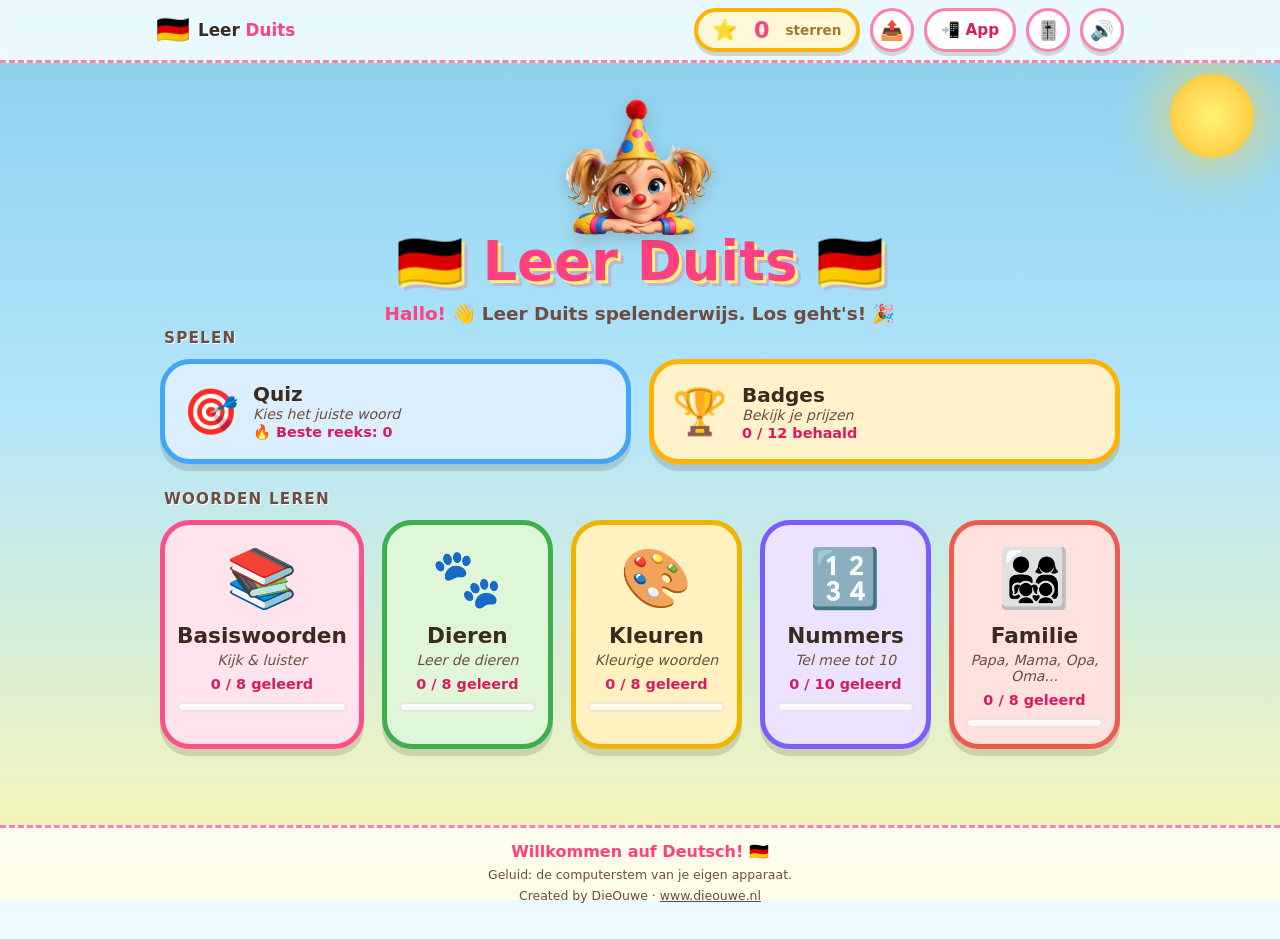
==== commit 8d54b5e5: "Deel-knop (WhatsApp, Facebook enz.), huisjes en bomen zichtbaar in browsers, README Co-Authored-By: " ====
--- a/duits/index.html
+++ b/duits/index.html
@@ -1,10 +1,13 @@
 <!DOCTYPE html>
-<!-- Leer Duits - index.html - v0.6.0 - Created by DieOuwe · www.dieouwe.nl -->
+<!-- Leer Duits - index.html - v0.14.0 - Created by DieOuwe · www.dieouwe.nl -->
 <html lang="nl">
 <head>
 <meta charset="UTF-8">
 <meta name="viewport" content="width=device-width, initial-scale=1.0, viewport-fit=cover">
 <meta name="description" content="Leer Duits spelenderwijs: woorden, quiz, sterren en badges voor kinderen.">
+<meta property="og:type" content="website">
+<meta property="og:image" content="https://taal.scriptspace.nl/meisje-boven.webp">
+<meta name="twitter:card" content="summary_large_image">
 <meta name="theme-color" content="#ffffff">
 <meta name="mobile-web-app-capable" content="yes">
 <meta name="apple-mobile-web-app-capable" content="yes">
@@ -44,7 +47,7 @@
   <!-- HOOFDMENU -->
   <section class="screen active" id="menuScreen">
     <div class="hero">
-      <img class="hero-meisje" src="ui/meisje.webp" alt="" width="150" height="136">
+      <img class="hero-meisje" src="ui/meisje-boven.webp" alt="" width="150" height="136">
       <h1><span aria-hidden="true">🇩🇪</span> Leer Duits <span aria-hidden="true">🇩🇪</span></h1>
       <p><b>Hallo!</b> <span aria-hidden="true">👋</span> Leer Duits spelenderwijs. Los geht's! <span aria-hidden="true">🎉</span></p>
     </div>
@@ -118,19 +121,26 @@
 <!-- Geluidjes: aan/uit en volume -->
 <div class="overlay" id="sfxPanel" hidden>
   <div class="sheet" role="dialog" aria-modal="true" aria-labelledby="sfxTitel">
-    <h2 id="sfxTitel">🎚️ Geluidjes</h2>
-    <p>De kleine geluidjes bij goed, fout en badges.</p>
+    <h2 id="sfxTitel">🎚️ Geluid</h2>
+    <label class="sfx-rij"><input type="checkbox" id="stemAan"> <span>Computerstem aan</span></label>
+    <p class="sfx-tip">De stem van de computer die de woorden uitspreekt. Echte opnames (als ze er zijn) blijven altijd klinken.</p>
+    <p>De kleine geluidjes bij goed, fout en badges:</p>
     <label class="sfx-rij"><input type="checkbox" id="sfxAan"> <span>Geluidjes aan</span></label>
     <label class="sfx-rij sfx-vol"><span aria-hidden="true">🔈</span>
       <input type="range" id="sfxVol" min="0" max="100" step="5" value="50" aria-label="Volume van de geluidjes">
       <span aria-hidden="true">🔊</span></label>
     <p class="sfx-tip">Het knopje 🔊 bovenin zet alle geluid uit, ook de stem.</p>
+    <details class="sfx-tip">
+      <summary>Praat je computer zelf mee?</summary>
+      <p>Deze app kan alleen zijn eigen stem uitzetten. Een stem van het systeem zelf zet je in je instellingen uit:</p>
+      <ul>
+        <li><b>Windows:</b> Verteller aan/uit met Windows-toets + Ctrl + Enter, of Instellingen &gt; Toegankelijkheid &gt; Verteller.</li>
+        <li><b>Mac:</b> Systeeminstellingen &gt; Toegankelijkheid &gt; Gesproken inhoud (zet "Spreek selectie uit" uit).</li>
+      </ul>
+    </details>
     <button type="button" class="sheet-close" id="sfxSluit">Klaar</button>
   </div>
 </div>
-
-<!-- Poppetje dat even verschijnt na een antwoord -->
-<img class="mascot" id="mascot" alt="" width="80" height="80" hidden>
 
 <noscript><p class="noscript">Zet JavaScript aan om te spelen.</p></noscript>
 
@@ -139,6 +149,7 @@
 <script src="js/audio.js"></script>
 <script src="js/beeld.js"></script>
 <script src="js/app.js"></script>
+<script src="js/delen.js"></script>
 <script src="js/pwa.js"></script>
 </body>
 </html>
--- a/duits/css/style.css
+++ b/duits/css/style.css
@@ -1,5 +1,5 @@
 /* ============================================================
-   Leer Duits - stijl  (css/style.css)  v0.10.0
+   Leer Duits - stijl  (css/style.css)  v0.14.0
    Created by DieOuwe · www.dieouwe.nl
    v0.4.0: nieuwe, strakkere opmaak met design-tokens (kleuren, ronding, schaduw),
            kaarten met voortgangsbalk, ronde knoppen, eigen plaatjes (.pic), installeer-uitleg.
@@ -540,3 +540,13 @@
 /* v0.9.0 meisje bovenaan het startscherm */
 .hero-meisje { display: block; margin: 0 auto -4px; width: 150px; height: auto; filter: drop-shadow(0 6px 8px rgba(58, 43, 31, .2)); pointer-events: none; }
 @media (max-width: 480px) { .hero-meisje { width: 120px; } }
+
+/* v0.11.0 poppetje voor de tekst bij goed/fout */
+.feedback { display: flex; align-items: center; justify-content: center; gap: 10px; flex-wrap: wrap; }
+.fb-img { width: 44px; height: 44px; object-fit: contain; flex: none; filter: drop-shadow(0 3px 4px rgba(58, 43, 31, .25)); animation: mascotIn .3s ease-out both; }
+.fb-tekst { min-width: 0; }
+
+/* v0.14.0 geluidspaneel: uitleg over systeemstemmen */
+details.sfx-tip { margin-top: 8px; }
+details.sfx-tip summary { cursor: pointer; font-weight: 700; color: var(--pink-dark); min-height: 32px; }
+details.sfx-tip ul { margin: 6px 0 0 18px; }
--- a/duits/css/kleuren.css
+++ b/duits/css/kleuren.css
@@ -81,3 +81,13 @@
 
 /* de lucht ook achter de hoofdpagina en cursussen, niet donkerder worden bij dark mode */
 html { background: #b3e5fc; }
+
+/* Deel-paneel (delen.js) */
+.delen-tekst { color: var(--muted); font-weight: 700; margin: 4px 0 12px; }
+.delen-lijst { display: grid; grid-template-columns: repeat(2, 1fr); gap: 10px; }
+.delen-kanaal { display: flex; align-items: center; gap: 10px; min-height: 52px; padding: 8px 14px; border-radius: 18px; border: 3px dashed var(--dash); background: #fff; color: var(--ink); font: inherit; font-weight: 800; text-decoration: none; cursor: pointer; }
+.delen-kanaal:hover, .delen-kanaal:focus-visible { background: #fff0f5; border-color: var(--pink); }
+.delen-icoon { font-size: 1.5rem; line-height: 1; }
+.delen-status { min-height: 1.4em; margin-top: 10px; text-align: center; font-weight: 800; color: var(--pink-dark); }
+.delen-verborgen { position: fixed; left: -9999px; top: 0; }
+@media (max-width: 360px) { .delen-lijst { grid-template-columns: 1fr; } }
